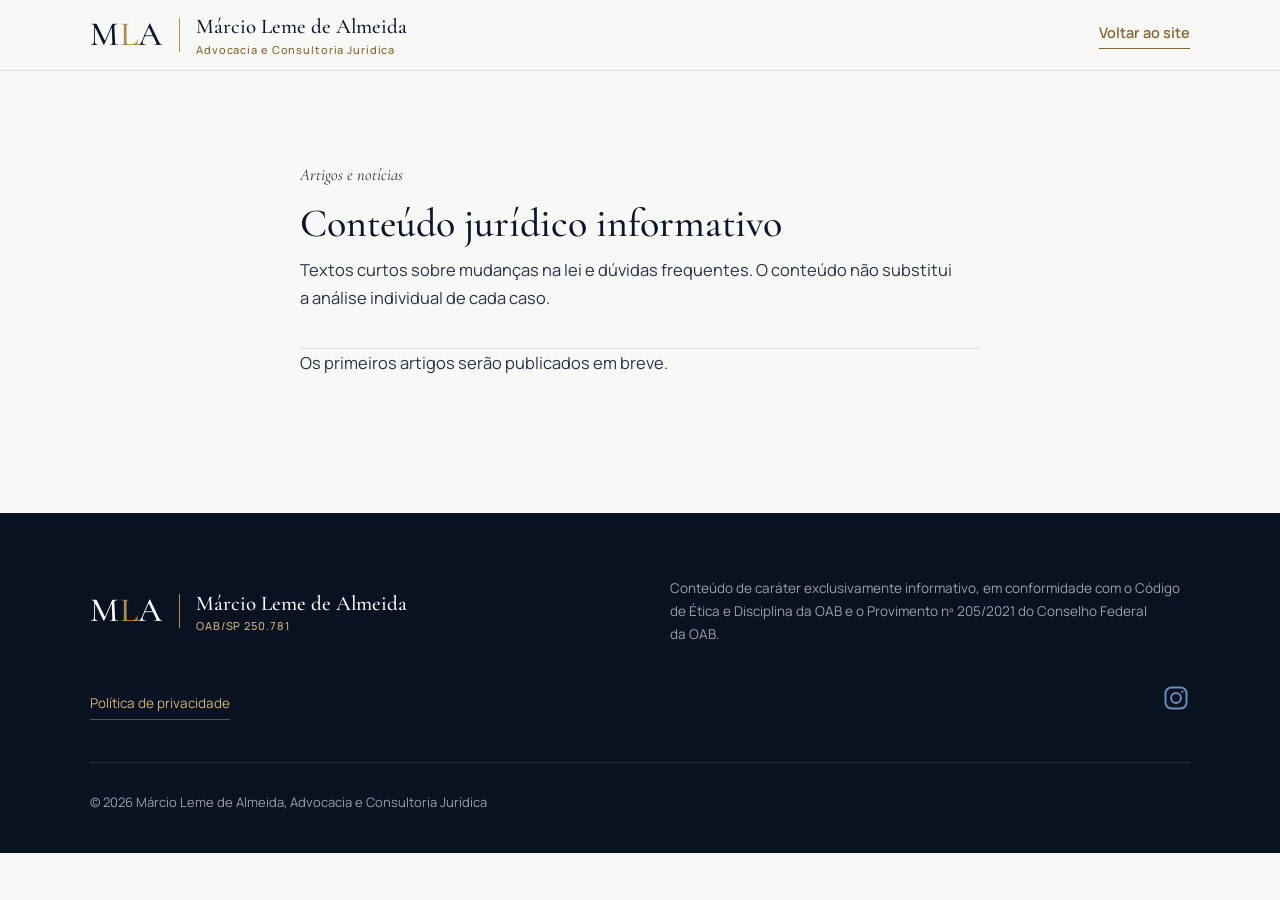
==== artigos/index.html @ d78919c6 "Add the articles section structure and an article template Add artigos/index.html (list page, not li" ====
<!doctype html>
<html lang="pt-BR">
<head>
  <meta charset="utf-8">
  <meta name="viewport" content="width=device-width, initial-scale=1">
  <title>Artigos e notícias | Márcio Leme de Almeida</title>
  <meta name="description" content="Artigos e notícias jurídicas, com conteúdo informativo sobre Direito empresarial, trabalhista, tributário, de família e imobiliário.">
  <meta name="theme-color" content="#0b1628">
  <link rel="canonical" href="https://marciolemeadv.com.br/artigos/">
  <link rel="icon" href="../assets/favicon.svg" type="image/svg+xml">
  <link rel="preload" href="../assets/fonts/cormorant-garamond.woff" as="font" type="font/woff" crossorigin>
  <link rel="preload" href="../assets/fonts/manrope.woff" as="font" type="font/woff" crossorigin>
  <link rel="stylesheet" href="../styles.css">
</head>
<body class="page-simple">

<header class="header is-scrolled">
  <div class="wrap header__inner">
    <a href="../" class="brand" aria-label="Márcio Leme de Almeida, voltar ao início">
      <span class="brand__mono">M<em>L</em>A</span>
      <span class="brand__rule" aria-hidden="true"></span>
      <span class="brand__text">
        <span class="brand__name">Márcio Leme de Almeida</span>
        <span class="brand__sub">Advocacia e Consultoria Jurídica</span>
      </span>
    </a>
    <a class="textlink" href="../">Voltar ao site</a>
  </div>
</header>

<main class="section legal">
  <div class="wrap legal__wrap">
    <p class="sect">Artigos e notícias</p>
    <h1 class="title">Conteúdo jurídico informativo</h1>
    <p class="legal__date">Textos curtos sobre mudanças na lei e dúvidas frequentes. O conteúdo não substitui a análise individual de cada caso.</p>

    <!-- LISTA: copiar um <article class="post-card"> para cada artigo novo (o mais recente primeiro) -->
    <div class="post-list">
      <p class="post-empty">Os primeiros artigos serão publicados em breve.</p>
    </div>
  </div>
</main>

<footer class="footer">
  <div class="wrap footer__inner">
    <div class="brand brand--light">
      <span class="brand__mono">M<em>L</em>A</span>
      <span class="brand__rule" aria-hidden="true"></span>
      <span class="brand__text">
        <span class="brand__name">Márcio Leme de Almeida</span>
        <span class="brand__sub">OAB/SP 250.781</span>
      </span>
    </div>
    <p class="footer__note">
      Conteúdo de caráter exclusivamente informativo, em conformidade com o Código de Ética e Disciplina da OAB
      e o Provimento nº 205/2021 do Conselho Federal da OAB.
    </p>
    <p class="footer__links"><a href="../privacidade.html">Política de privacidade</a></p>
    <a class="footer__social" href="https://www.instagram.com/marcioleme.adv/" target="_blank" rel="noopener" aria-label="Instagram de Márcio Leme de Almeida (abre em nova aba)">
      <svg viewBox="0 0 24 24" aria-hidden="true"><rect x="3" y="3" width="18" height="18" rx="5"/><circle cx="12" cy="12" r="4.2"/><circle cx="17.4" cy="6.6" r="1" class="dot"/></svg>
    </a>
    <p class="footer__copy">© 2026 Márcio Leme de Almeida, Advocacia e Consultoria Jurídica</p>
  </div>
</footer>

</body>
</html>
---- styles.css ----
/* ==========================================================
   Márcio Leme de Almeida — Advocacia e Consultoria Jurídica
   Paleta do logotipo: azul-marinho + dourado
   ========================================================== */
/* Fontes hospedadas no próprio site (licença SIL OFL, ver assets/fonts). Nada é carregado do Google. */
@font-face { font-family: "Cormorant Garamond"; src: url("assets/fonts/cormorant-garamond.woff") format("woff"); font-weight: 400 600; font-style: normal; font-display: swap; }
@font-face { font-family: "Cormorant Garamond"; src: url("assets/fonts/cormorant-garamond-italic.woff") format("woff"); font-weight: 400 600; font-style: italic; font-display: swap; }
@font-face { font-family: "Manrope"; src: url("assets/fonts/manrope.woff") format("woff"); font-weight: 400 600; font-style: normal; font-display: swap; }

:root {
  /* cor */
  --navy-900: #081221;
  --navy-800: #0b1628;
  --navy-700: #12213a;
  --gold: #b08d4f;          /* linhas, fundos, botões */
  --gold-ink: #85662f;      /* texto dourado sobre fundo claro */
  --gold-light: #cfb07a;    /* texto dourado sobre fundo escuro */
  --white: #f8f8f6;         /* fundo claro neutro (papel timbrado) */
  --tint: #edeff2;          /* fundo alternado, levemente frio */
  --ink: #16202f;
  --muted: #4f596a;
  --line: #d9dce2;
  --line-dark: rgba(255, 255, 255, .13);

  /* tipo */
  --serif: "Cormorant Garamond", "Times New Roman", serif;
  --sans: "Manrope", system-ui, -apple-system, "Segoe UI", sans-serif;

  /* layout */
  --wrap: 1180px;
  --gutter: clamp(20px, 4vw, 40px);

  /* movimento: só estas curvas e durações */
  --ease-out: cubic-bezier(.16, 1, .3, 1);
  --ease-io: cubic-bezier(.65, 0, .35, 1);
  --t-fast: .25s;
  --t-ui: .45s;
  --t-reveal: .9s;
  --t-menu: .5s;
  --drawer: min(320px, 84vw);
}

*, *::before, *::after { box-sizing: border-box; }
html { scroll-behavior: smooth; scroll-padding-top: 76px; -webkit-text-size-adjust: 100%; }
body {
  margin: 0;
  font-family: var(--sans);
  font-size: 16px;
  line-height: 1.7;
  color: var(--ink);
  background: var(--white);
  -webkit-font-smoothing: antialiased;
  overflow-x: hidden;
}
img, svg { display: block; max-width: 100%; }
a { color: inherit; text-decoration: none; }
h1, h2, h3, h4 { font-family: var(--serif); font-weight: 500; line-height: 1.12; margin: 0; text-wrap: balance; }
p { margin: 0 0 1em; text-wrap: pretty; }
address { font-style: normal; }
button { font: inherit; }
a, button { -webkit-tap-highlight-color: transparent; touch-action: manipulation; }
.btn:active { filter: brightness(.9); }
.tab:active, .vtab__btn:active, .textlink:active { opacity: .7; }
::selection { background: var(--gold); color: var(--navy-900); }

.wrap { width: 100%; max-width: var(--wrap); margin: 0 auto; padding: 0 var(--gutter); }

.skip { position: absolute; left: -999px; top: 8px; background: var(--gold); color: var(--navy-900); padding: 8px 14px; z-index: 100; }
.skip:focus { left: 8px; }
:focus-visible { outline: 2px solid var(--gold); outline-offset: 3px; }

/* ---------- marcadores de seção (§) ---------- */
.sect {
  font-family: var(--serif);
  font-style: italic;
  font-size: 21px;
  line-height: 1.2;
  color: var(--gold-ink);
  margin: 0 0 14px;
}
.sect__n { font-style: normal; font-variant-numeric: lining-nums; margin-right: .35em; }
.sect--dark { color: var(--gold-light); }

.title { font-size: clamp(28px, 3.3vw, 40px); color: var(--navy-800); line-height: 1.15; }
.subhead { font-family: var(--sans); font-size: 15px; font-weight: 600; color: var(--muted); margin: 0 0 22px; }

/* ---------- botões e links ---------- */
.btn {
  display: inline-flex; align-items: center; justify-content: center;
  padding: 15px 28px;
  font-size: 13.5px; font-weight: 600; letter-spacing: .04em;
  border: 1px solid transparent;
  position: relative; overflow: hidden; isolation: isolate;
  cursor: pointer;
  transition: color var(--t-fast) var(--ease-out), border-color var(--t-fast) var(--ease-out);
}
.btn::after {
  content: ""; position: absolute; inset: 0; z-index: -1;
  transform: scaleX(0); transform-origin: right;
  transition: transform var(--t-ui) var(--ease-io);
}
@media (hover: hover) { .btn:hover::after { transform: scaleX(1); transform-origin: left; } }
.btn--gold { background: var(--gold); color: var(--navy-900); }
.btn--gold::after { background: var(--white); }
.btn--outline { border-color: var(--gold); color: var(--navy-800); background: transparent; }
.btn--outline::after { background: var(--gold); }
.btn--sm { padding: 11px 18px; font-size: 12.5px; }

.textlink {
  display: inline-block; font-size: 14.5px; font-weight: 600; color: var(--gold-ink);
  padding-top: 16px; margin-top: -16px;
  background: linear-gradient(currentColor, currentColor) 0 100% / 100% 1px no-repeat;
  padding-bottom: 3px;
  transition: background-size var(--t-ui) var(--ease-io);
}
@media (hover: hover) { .textlink:hover { background-size: 0 1px; background-position: 100% 100%; } }
.textlink--light { color: var(--gold-light); }

/* ---------- marca ---------- */
.brand { display: flex; align-items: center; gap: 16px; color: var(--navy-800); min-height: 44px; }
.brand__mono { font-family: var(--serif); font-size: 34px; font-weight: 500; letter-spacing: .02em; line-height: 1; }
.brand__mono em { font-style: normal; color: var(--gold); }
.brand__rule { width: 1px; height: 34px; background: var(--gold); }
.brand__text { display: flex; flex-direction: column; line-height: 1.2; }
.brand__name { font-family: var(--serif); font-size: 21px; font-weight: 500; white-space: nowrap; }
.brand__sub { font-size: 11px; letter-spacing: .08em; color: var(--gold-light); font-weight: 500; margin-top: 3px; white-space: nowrap; }
.brand--light { color: #fff; }

/* ---------- cabeçalho ---------- */
.header {
  position: fixed; inset: 0 0 auto; z-index: 50;
  color: #fff;
  transition: background var(--t-ui) var(--ease-out), box-shadow var(--t-ui) var(--ease-out);
}
.header .brand { color: #fff; }
.header__inner { display: flex; align-items: center; justify-content: space-between; gap: 24px; padding-top: 22px; padding-bottom: 22px; transition: padding var(--t-ui) var(--ease-out); }
.header.is-scrolled { background: rgba(248, 248, 246, .95); backdrop-filter: blur(10px); -webkit-backdrop-filter: blur(10px); box-shadow: 0 1px 0 var(--line); }
.header.is-scrolled .header__inner { padding-top: 13px; padding-bottom: 13px; }
.header.is-scrolled .brand, .header.is-scrolled .nav a:not(.btn) { color: var(--navy-800); }
.header.is-scrolled .brand__sub { color: var(--gold-ink); }
.header.is-scrolled .burger span { background: var(--navy-800); }

.nav { display: flex; align-items: center; gap: 28px; }
.nav a:not(.btn) {
  font-size: 14px; font-weight: 500; color: rgba(255,255,255,.88); white-space: nowrap;
  position: relative; padding: 6px 0; transition: color var(--t-fast) var(--ease-out);
}
.nav a:not(.btn)::after {
  content: ""; position: absolute; left: 0; right: 0; bottom: 0; height: 1px; background: var(--gold);
  transform: scaleX(0); transform-origin: right; transition: transform var(--t-ui) var(--ease-io);
}
.nav a.is-active::after { transform: scaleX(1); transform-origin: left; }
@media (hover: hover) { .nav a:not(.btn):hover::after { transform: scaleX(1); transform-origin: left; } }
.nav__cta { margin-left: 6px; white-space: nowrap; }
.header.is-scrolled .nav__cta::after { background: var(--navy-800); }
@media (hover: hover) { .header.is-scrolled .nav__cta:hover { color: #fff; } }

.burger { display: none; width: 44px; height: 44px; background: none; border: 0; cursor: pointer; padding: 10px; }
.burger span { display: block; height: 1.5px; background: #fff; margin: 6px 0; transition: transform var(--t-ui) var(--ease-out), opacity var(--t-fast); }
.burger[aria-expanded="true"] span:nth-child(1) { transform: translateY(7.5px) rotate(45deg); }
.burger[aria-expanded="true"] span:nth-child(2) { opacity: 0; }
.burger[aria-expanded="true"] span:nth-child(3) { transform: translateY(-7.5px) rotate(-45deg); }

/* ---------- topo ---------- */
.hero {
  position: relative;
  min-height: 100svh;
  display: flex; flex-direction: column; justify-content: center;
  background:
    radial-gradient(1000px 620px at 82% 18%, rgba(176,141,79,.13), transparent 62%),
    var(--navy-800);
  color: #fff;
  padding: 150px 0 56px;
  overflow: hidden;
}

/* monograma que se desenha: o único momento de animação marcante */
.hero__seal {
  position: absolute; right: -2vw; top: 64%;
  width: min(54vw, 780px); height: auto;
  transform: translateY(-50%);
  pointer-events: none;
  will-change: transform;
}
.hero__seal text {
  font-family: var(--serif); font-size: 330px; font-weight: 400; letter-spacing: -6px;
  fill: transparent; stroke-width: 1.1;
  stroke-dasharray: 1600; stroke-dashoffset: 1600;
}
.seal__m, .seal__a { stroke: rgba(207,176,122,.32); }
.seal__l { stroke: rgba(207,176,122,.6); }
.is-drawn .hero__seal text { animation: sign 3.4s var(--ease-io) .3s forwards; }

.hero__inner { position: relative; }
.hero__title { font-size: clamp(38px, 5.4vw, 74px); font-weight: 400; margin-bottom: 30px; line-height: 1.06; }
.hero__title .line { display: block; overflow: hidden; padding-bottom: .08em; }
.hero__title .line > span { display: block; transform: translateY(105%); }
.is-drawn .hero__title .line > span { animation: rise 1.1s var(--ease-out) forwards; }
.is-drawn .hero__title .line:nth-child(2) > span { animation-delay: .12s; }
.is-drawn .hero__title .line:nth-child(3) > span { animation-delay: .24s; }
.hero__lead { font-size: clamp(16px, 1.4vw, 18.5px); color: rgba(255,255,255,.76); max-width: 540px; margin-bottom: 38px; }
.hero__mission { display: block; margin-bottom: .8em; font-family: var(--serif); font-size: clamp(21px, 1.9vw, 26px); line-height: 1.3; color: #fff; }
.hero__actions { display: flex; flex-wrap: wrap; align-items: center; gap: 30px; }
.hero__lead, .hero__actions, .hero__facts { opacity: 0; }
.is-drawn .hero__lead { animation: fade var(--t-reveal) var(--ease-out) .55s forwards; }
.is-drawn .hero__actions { animation: fade var(--t-reveal) var(--ease-out) .7s forwards; }
.is-drawn .hero__facts { animation: fade var(--t-reveal) var(--ease-out) 1s forwards; }
.hero .btn--gold::after { background: var(--white); }

.hero__facts {
  position: relative;
  display: grid; grid-template-columns: repeat(3, auto); justify-content: start; gap: 0;
  margin: clamp(56px, 9vh, 96px) 0 0;
  padding-top: 24px;
}
.hero__facts::before { content: ""; position: absolute; left: 0; right: 0; top: 0; height: 1px; background: var(--line-dark); }
.hero__facts div { padding: 0 40px 0 0; margin-right: 40px; border-right: 1px solid var(--line-dark); }
.hero__facts div:last-child { border-right: 0; margin-right: 0; }
.hero__facts dt { font-size: 12.5px; color: rgba(255,255,255,.58); margin-bottom: 2px; }
.hero__facts dd { margin: 0; font-family: var(--serif); font-size: 23px; color: var(--gold-light); font-variant-numeric: lining-nums tabular-nums; }

.scroll-line { position: absolute; left: 50%; bottom: 0; width: 1px; height: 48px; overflow: hidden; }
.scroll-line span { position: absolute; inset: 0; background: var(--gold); transform-origin: top; animation: drop 2.4s var(--ease-io) infinite; }

/* ---------- seções ---------- */
.section { padding: clamp(84px, 11vw, 136px) 0; position: relative; }
.section--tint { background: var(--tint); }
.section--dark { background: var(--navy-800); color: rgba(255,255,255,.8); }
.section--dark .title { color: #fff; }
.section--dark::before {
  content: ""; position: absolute; left: 0; right: 0; top: 0; height: 1px;
  background: linear-gradient(90deg, transparent, rgba(176,141,79,.5), transparent);
}
.section__head { max-width: 720px; margin-bottom: clamp(44px, 6vw, 68px); }
.section__lead { color: var(--muted); margin-top: 16px; }

.split { display: grid; grid-template-columns: 5fr 6fr; gap: clamp(40px, 7vw, 110px); align-items: start; }
.split__head { position: sticky; top: 110px; }
/* ---------- abas (componente único do site) ---------- */
.tabs__list { display: flex; flex-wrap: wrap; gap: 0 34px; border-bottom: 1px solid var(--line); margin-bottom: clamp(32px, 4vw, 44px); }
.tab {
  background: none; border: 0; cursor: pointer;
  padding: 6px 0 14px; min-height: 48px; position: relative; white-space: nowrap;
  font-family: var(--serif); font-size: clamp(22px, 2vw, 27px); line-height: 1.2; color: var(--muted);
  transition: color var(--t-fast) var(--ease-out);
}
.tab::after {
  content: ""; position: absolute; left: 0; right: 0; bottom: -1px; height: 2px; background: var(--gold);
  transform: scaleX(0); transform-origin: left; transition: transform var(--t-ui) var(--ease-out);
}
.tab[aria-selected="true"] { color: var(--navy-800); }
@media (hover: hover) { .tab:hover { color: var(--navy-800); } }
.tab[aria-selected="true"]::after { transform: scaleX(1); }
.tabs--dark .tabs__list { border-color: var(--line-dark); }
.tabs--dark .tab { color: rgba(255,255,255,.6); }
.tabs--dark .tab[aria-selected="true"] { color: #fff; }
@media (hover: hover) { .tabs--dark .tab:hover { color: #fff; } }
.tabs__panel, .vtab__panel { animation: panelIn var(--t-ui) var(--ease-out); }
.tabs--dark .tabs__panel { animation-duration: .9s; }
[hidden] { display: none !important; }

/* ---------- § 1 escritório ---------- */
.about { display: grid; grid-template-columns: 7fr 5fr; gap: clamp(40px, 7vw, 100px); align-items: start; }
.prose p { font-size: 18px; color: #2a3445; max-width: 62ch; }
.pillars { border-bottom: 1px solid var(--line); }
.pillar { padding: 22px 0 22px 0; border-top: 1px solid var(--line); position: relative; transition: padding var(--t-ui) var(--ease-out); }
.pillar::before, .diffs li::after {
  content: ""; position: absolute; left: 0; top: -1px; bottom: 0; width: 2px; background: var(--gold);
  transform: scaleY(0); transform-origin: top; transition: transform var(--t-ui) var(--ease-out);
}
.pillar h3, .diffs li { transition: color var(--t-fast) var(--ease-out), padding var(--t-ui) var(--ease-out); }
.pillar.is-active, .diffs li.is-active { padding-left: 18px; }
.pillar.is-active::before, .diffs li.is-active::after { transform: scaleY(1); }
.pillar.is-active h3, .diffs li.is-active { color: var(--gold-ink); }
.diffs li.is-active { padding-left: 44px; }
.diffs li.is-active::before { left: 20px; background: var(--gold); }
@media (hover: hover) {
  .pillar:hover { padding-left: 18px; }
  .pillar:hover::before, .diffs li:hover::after { transform: scaleY(1); }
  .pillar:hover h3, .diffs li:hover { color: var(--gold-ink); }
  .diffs li:hover { padding-left: 44px; }
  .diffs li:hover::before { left: 20px; background: var(--gold); }
}
.pillar h3 { font-size: clamp(23px, 2vw, 27px); color: var(--navy-800); margin: 0 0 6px; }
.pillar p { color: var(--muted); font-size: 15.5px; margin: 0; }

.diffs {
  list-style: none; margin: 0; padding: 0;
  display: grid; grid-template-columns: repeat(3, 1fr); column-gap: 56px;
}
.diffs li {
  position: relative;
  padding: 22px 0 22px 26px;
  border-top: 1px solid var(--line);
  font-family: var(--serif); font-size: 21px; line-height: 1.3; color: var(--navy-800);
}
.diffs li::before {
  content: ""; position: absolute; left: 2px; top: 31px; width: 7px; height: 7px;
  border: 1px solid var(--gold); transform: rotate(45deg);
  transition: left var(--t-ui) var(--ease-out), background var(--t-ui) var(--ease-out);
}

/* ---------- § 2 áreas: abas verticais (acordeão no celular) ---------- */
.vtabs {
  display: grid; grid-template-columns: minmax(280px, 360px) 1fr;
  column-gap: clamp(40px, 6vw, 88px); align-items: start;
}
.vtab { display: contents; }
.vtabs__group { grid-column: 1; font-size: 14px; font-weight: 600; color: var(--muted); margin: 0 0 10px; }
.vtabs__group ~ .vtabs__group { margin-top: 34px; }
.vtab__btn {
  grid-column: 1; width: 100%;
  background: none; border: 0; border-top: 1px solid var(--line); cursor: pointer; text-align: left;
  padding: 14px 28px 14px 18px; position: relative;
  font-family: var(--serif); font-size: 21px; line-height: 1.25; color: var(--navy-800);
  transition: color var(--t-fast) var(--ease-out);
}
.vtab__btn::before {
  content: ""; position: absolute; left: 0; top: -1px; bottom: 0; width: 2px; background: var(--gold);
  transform: scaleY(0); transform-origin: top; transition: transform var(--t-ui) var(--ease-out);
}
.vtab__btn[aria-expanded="true"] { color: var(--gold-ink); }
@media (hover: hover) { .vtab__btn:hover { color: var(--gold-ink); } }
.vtab__btn[aria-expanded="true"]::before { transform: scaleY(1); }
.vtab:nth-child(4) .vtab__btn, .vtab:last-child .vtab__btn { border-bottom: 1px solid var(--line); }
.vtab__panel {
  grid-column: 2; grid-row: 1 / span 20; align-self: start;
  background: var(--white); border-top: 2px solid var(--gold);
  padding: clamp(30px, 3.4vw, 44px);
}
.vtab__tag { font-size: 13.5px; font-weight: 600; color: var(--gold-ink); margin: 0 0 8px; }
.vtab__panel h3 { font-size: clamp(28px, 2.6vw, 36px); color: var(--navy-800); margin: 0 0 20px; }
.vtab__panel p { color: var(--muted); font-size: 16.5px; max-width: 62ch; }
.vtab__panel p:last-child { margin-bottom: 0; }
.vtab__cta { margin-top: 28px; }

/* ---------- próximo passo (funil: cada seção leva à seguinte) ---------- */
.next {
  display: flex; flex-wrap: wrap; align-items: center; gap: 18px 32px;
  margin-top: clamp(44px, 5vw, 64px); padding-top: 32px; border-top: 1px solid var(--line);
}
.next__text { margin: 0; font-family: var(--serif); font-size: clamp(20px, 1.8vw, 24px); line-height: 1.3; color: var(--navy-800); max-width: 46ch; }
.next--dark { border-color: var(--line-dark); }
.contact__soft { margin: 28px 0 0; font-size: 15px; color: var(--muted); max-width: 60ch; }
.contact__soft a { color: var(--gold-ink); font-weight: 600; text-decoration: underline; text-underline-offset: 3px; }

/* ---------- § 3 trajetória ---------- */
.portrait {
  margin: 0 0 40px; width: 100%; max-width: 320px; aspect-ratio: 4 / 5;
  background: var(--navy-700);
  outline: 1px solid rgba(176,141,79,.55); outline-offset: 12px;
  display: grid; place-items: center; overflow: hidden;
  clip-path: inset(100% 0 0 0);
  transition: clip-path 2s var(--ease-out);
}
.portrait.is-in { clip-path: inset(0); }
.portrait picture { display: block; width: 100%; height: 100%; }
.portrait img { width: 100%; height: 100%; object-fit: cover; object-position: center top; }
.portrait.is-in .portrait__ph { animation: fade 1.6s var(--ease-out) 1s both; }
.portrait__ph { font-family: var(--serif); font-size: 92px; letter-spacing: -.02em; color: transparent; -webkit-text-stroke: 1px rgba(207,176,122,.45); }
.portrait__ph em { font-style: normal; -webkit-text-stroke-color: var(--gold-light); }
.profile { font-size: 17.5px; color: rgba(255,255,255,.78); max-width: 56ch; }

.timeline { list-style: none; margin: 0; padding: 4px 0 0; position: relative; }
/* trilho (2 px) e linha dourada (3 px), que desce em velocidade constante */
.timeline::before, .timeline::after { content: ""; position: absolute; top: 16px; bottom: 8px; }
.timeline::before { left: 0; width: 2px; background: var(--line-dark); }
.timeline::after {
  left: -.5px; width: 3px; background: var(--gold);
  box-shadow: 0 0 10px rgba(207,176,122,.45);
  transform: scaleY(0); transform-origin: top;
}
.timeline.is-drawn::after { transform: scaleY(1); transition: transform var(--tl-dur, 3.2s) linear .3s; }
.tl { position: relative; display: grid; grid-template-columns: 130px 1fr; gap: 20px; padding: 0 0 40px 34px; }
.tl:last-child { padding-bottom: 0; }
/* ponto do ano: acende quando a linha chega até ele (--at é calculado no script) */
.tl::before {
  content: ""; position: absolute; left: -5px; top: 10px; width: 12px; height: 12px; border-radius: 50%;
  background: var(--navy-800); border: 2px solid var(--gold); z-index: 1;
}
.tl > * { opacity: .3; transition: opacity .7s var(--ease-out); }
.timeline.is-drawn .tl > * { opacity: 1; transition-delay: var(--at, 0s); }
.timeline.is-drawn .tl::before {
  background: var(--gold-light);
  animation: dotOn .9s var(--ease-out) var(--at, 0s) both;
}
@keyframes dotOn {
  0%   { background: var(--navy-800); transform: scale(1);   box-shadow: 0 0 0 0 rgba(207,176,122,.6); }
  40%  { background: var(--gold-light); transform: scale(1.6); box-shadow: 0 0 0 8px rgba(207,176,122,.25); }
  100% { background: var(--gold-light); transform: scale(1);   box-shadow: 0 0 0 5px rgba(207,176,122,.14); }
}
.tl__year { font-family: var(--serif); font-size: 34px; color: var(--gold-light); line-height: 1; font-variant-numeric: lining-nums; }
.tl__year small { font-size: 20px; color: rgba(207,176,122,.75); }
.tl h3 { font-size: 23px; color: #fff; margin: 2px 0 6px; }
.tl p { font-size: 15px; color: rgba(255,255,255,.66); margin: 0; }

/* ---------- § 4 contato ---------- */
.contact__direct {
  background: var(--navy-800); color: #fff;
  padding: clamp(30px, 3.6vw, 48px);
  display: grid; grid-template-columns: auto auto 1fr; align-items: end; gap: 28px 64px;
}
.contact__line { display: flex; flex-direction: column; gap: 4px; }
.contact__k { font-size: 13px; color: var(--gold-light); font-weight: 500; }
.contact__v { font-family: var(--serif); font-size: 34px; line-height: 1.15; transition: color var(--t-fast) var(--ease-out); overflow-wrap: anywhere; font-variant-numeric: lining-nums; }
.contact__v--sm { font-size: 24px; }
@media (hover: hover) { .contact__line:hover .contact__v { color: var(--gold-light); } }
.contact__direct .btn { justify-self: end; }

.office { display: grid; grid-template-columns: 4fr 7fr; background: var(--white); border: 1px solid var(--line); }
.office__info { padding: clamp(28px, 3vw, 40px); display: flex; flex-direction: column; justify-content: space-between; gap: 24px; }
.office__addr { font-family: var(--serif); font-size: 25px; line-height: 1.35; color: var(--navy-800); }
.office .textlink { align-self: flex-start; }

.map { position: relative; margin: 0; min-height: 340px; background: var(--navy-800); overflow: hidden; }
.map img { position: absolute; inset: 0; width: 100%; height: 100%; object-fit: cover; transition: transform 1.2s var(--ease-out); }
@media (hover: hover) { .map:hover img { transform: scale(1.03); } }
.map__bar {
  position: absolute; left: 0; right: 0; bottom: 0;
  display: flex; align-items: center; justify-content: space-between; gap: 16px;
  padding: 16px 20px;
  background: linear-gradient(transparent, rgba(8,18,33,.85));
}
.map__note { font-size: 12.5px; color: rgba(255,255,255,.62); }
.map .btn--gold::after { background: var(--white); }

/* ---------- página de privacidade ---------- */
.page-simple .header { position: sticky; top: 0; }
.page-simple .header .textlink { color: var(--gold-ink); white-space: nowrap; }
.legal { padding-top: clamp(56px, 8vw, 96px); }
.legal__wrap { max-width: 760px; }
.legal__date { color: var(--muted); font-size: 14.5px; margin: 10px 0 36px; }
.legal h2 { font-size: clamp(23px, 2.2vw, 28px); color: var(--navy-800); margin: 36px 0 10px; }
.legal p { font-size: 16.5px; color: #2a3445; max-width: 66ch; }
.legal a:not(.textlink):not(.btn) { color: var(--gold-ink); border-bottom: 1px solid currentColor; }

/* ---------- artigos ---------- */
.post-list { display: grid; gap: 0; border-top: 1px solid var(--line); }
.post-card { padding: 26px 0; border-bottom: 1px solid var(--line); }
.post-card h2 { margin: 6px 0 8px; }
.post-card h2 a { border: 0 !important; color: var(--navy-800) !important; }
.post-card__meta, .post-empty { font-size: 14px; color: var(--muted); margin: 0; }
.post__lead { font-size: 18.5px !important; color: var(--ink) !important; }
.post__cta { display: flex; flex-wrap: wrap; align-items: center; gap: 18px 28px; margin: 48px 0 28px; padding: 30px 0; border-top: 1px solid var(--line); border-bottom: 1px solid var(--line); }
.post__note { font-size: 13.5px !important; color: var(--muted) !important; }
.footer__links { margin: 0; font-size: 13.5px; }
.footer__links a { color: var(--gold-light); border-bottom: 1px solid rgba(207,176,122,.4); display: inline-block; padding: 16px 0 4px; }

/* ---------- rodapé ---------- */
.footer { background: var(--navy-900); color: rgba(255,255,255,.6); padding: 64px 0 40px; }
.footer__inner { display: grid; grid-template-columns: 1fr 1fr; gap: 28px 60px; align-items: center; }
.footer__note { font-size: 13.5px; margin: 0; }
.footer__social {
  justify-self: end;
  display: grid; place-items: center; width: 48px; height: 48px; margin-right: -10px;
  color: #6f8cbb; /* azul mais claro que o fundo (contraste 5:1) */
  transition: color var(--t-fast) var(--ease-out), transform var(--t-ui) var(--ease-out);
}
.footer__social svg { width: 28px; height: 28px; fill: none; stroke: currentColor; stroke-width: 1.7; }
.footer__social svg .dot { fill: currentColor; stroke: none; }
.footer__social:active { color: #9db3d6; }
@media (hover: hover) { .footer__social:hover { color: #9db3d6; transform: translateY(-2px); } }
.footer__copy { grid-column: 1 / -1; font-size: 13px; border-top: 1px solid var(--line-dark); padding-top: 28px; margin: 12px 0 0; }

.wa-float {
  position: fixed; right: 22px; bottom: 22px; z-index: 40;
  width: 54px; height: 54px; border-radius: 50%;
  background: var(--gold); color: var(--navy-900); display: grid; place-items: center;
  box-shadow: 0 10px 26px -12px rgba(8,18,33,.6);
  opacity: 0; transform: translateY(8px);
  animation: fadeUp .6s var(--ease-out) 1.6s forwards;
  transition: background var(--t-fast) var(--ease-out), color var(--t-fast) var(--ease-out);
}
@media (hover: hover) { .wa-float:hover { background: var(--navy-800); color: var(--gold-light); } }
.wa-float svg { width: 25px; height: 25px; fill: currentColor; }

/* ---------- keyframes ---------- */
@keyframes rise { to { transform: none; } }
@keyframes fade { to { opacity: 1; } }
@keyframes fadeUp { to { opacity: 1; transform: none; } }
@keyframes sign { to { stroke-dashoffset: 0; } }
@keyframes panelIn { from { opacity: 0; transform: translateY(6px); } to { opacity: 1; transform: none; } }
@keyframes drop { 0% { transform: scaleY(0); transform-origin: top; } 50% { transform: scaleY(1); transform-origin: top; } 50.1% { transform-origin: bottom; } 100% { transform: scaleY(0); transform-origin: bottom; } }

/* ---------- responsivo ---------- */
@media (max-width: 1180px) {
  .header .brand__sub { display: none; }
}
@media (max-width: 1080px) {
  .nav { gap: 22px; }
  .diffs { grid-template-columns: repeat(2, 1fr); }
  .contact__direct { grid-template-columns: 1fr 1fr; }
  .contact__direct .btn { justify-self: start; grid-column: 1 / -1; }
  .office { grid-template-columns: 1fr; }
  .map { min-height: 0; aspect-ratio: 16 / 9; }
}
@media (max-width: 920px) {
  .burger { display: block; position: relative; z-index: 60; }
  body.menu-open .header { z-index: 70; }
  /* backdrop-filter prenderia a gaveta dentro do cabeçalho: no celular, fundo sólido */
  .header.is-scrolled { backdrop-filter: none; -webkit-backdrop-filter: none; background: var(--white); }
  .nav {
    position: fixed; top: 0; right: 0; bottom: 0; z-index: 55;
    width: var(--drawer);
    flex-direction: column; align-items: flex-start; justify-content: flex-start; gap: 6px;
    padding: 104px 32px 40px;
    background: var(--navy-800);
    border-left: 1px solid rgba(176,141,79,.35);
    transform: translateX(100%); visibility: hidden;
    transition: transform var(--t-menu) var(--ease-io), visibility 0s linear var(--t-menu);
  }
  .nav a { opacity: 0; transform: translateX(16px); transition: opacity var(--t-ui) var(--ease-out), transform var(--t-ui) var(--ease-out); }
  .nav a:not(.btn) { font-family: var(--serif); font-size: 26px; color: #fff !important; padding: 8px 0; }
  .nav a:not(.btn)::after { bottom: 4px; }
  .nav__cta { margin: 22px 0 0; }
  .header.is-scrolled .nav__cta::after { background: var(--white); }

  body.menu-open { overflow: hidden; }
  body.menu-open .nav { transform: none; visibility: visible; transition: transform var(--t-menu) var(--ease-io), visibility 0s; }
  body.menu-open .nav a { opacity: 1; transform: none; }
  body.menu-open .nav a:nth-child(1) { transition-delay: .18s; }
  body.menu-open .nav a:nth-child(2) { transition-delay: .23s; }
  body.menu-open .nav a:nth-child(3) { transition-delay: .28s; }
  body.menu-open .nav a:nth-child(4) { transition-delay: .33s; }
  body.menu-open .nav a:nth-child(5) { transition-delay: .38s; }
  /* o site é empurrado para a esquerda, sem ficar por baixo do menu */
  main, .footer, .wa-float, .header .brand, .scrim { transition: transform var(--t-menu) var(--ease-io); }
  body.menu-open main, body.menu-open .footer, body.menu-open .header .brand, body.menu-open .scrim { transform: translateX(calc(-1 * var(--drawer))); }
  body.menu-open .wa-float { transform: translateX(calc(-1 * var(--drawer))); opacity: 0; pointer-events: none; }
  .scrim { position: fixed; inset: 0; z-index: 45; background: rgba(8,18,33,.45); opacity: 0; visibility: hidden; transition: opacity var(--t-menu) var(--ease-io), visibility 0s linear var(--t-menu), transform var(--t-menu) var(--ease-io); }
  body.menu-open .scrim { opacity: 1; visibility: visible; transition: opacity var(--t-menu) var(--ease-io), visibility 0s, transform var(--t-menu) var(--ease-io); }
  body.menu-open .burger span { background: #fff !important; }
  .split { grid-template-columns: 1fr; }
  .split__head { position: static; }
  .about { grid-template-columns: 1fr; }
  .vtabs { display: block; }
  .vtab { display: block; }
  .vtab__btn { padding-right: 34px; }
  .vtab__btn::after {
    content: ""; position: absolute; right: 4px; top: 50%; width: 13px; height: 13px; margin-top: -6px;
    background: linear-gradient(var(--gold-ink), var(--gold-ink)) center / 13px 1px no-repeat,
                linear-gradient(var(--gold-ink), var(--gold-ink)) center / 1px 13px no-repeat;
    transition: background-size var(--t-ui) var(--ease-out);
  }
  .vtab__btn[aria-expanded="true"]::after { background-size: 13px 1px, 1px 0; }
  .vtab:nth-child(4) .vtab__btn { border-bottom: 0; }
  .vtab__panel { background: none; border: 0; padding: 4px 0 24px 18px; }
  .vtab__panel h3, .vtab__tag { display: none; }
  .vtab__panel p { font-size: 15.5px; }
  .hero__seal { width: 110vw; right: -30vw; top: 62%; }
}
@media (max-width: 640px) {
  .hero { min-height: auto; padding: 112px 0 48px; }
  /* botões maiores no celular: leitura e toque */
  .btn { font-size: 15px; padding: 15px 22px; text-align: center; }
  .btn--sm { font-size: 14px; }
  .vtab__cta, .next .btn { width: 100%; }
  .vtab__cta { padding-left: 12px; padding-right: 12px; letter-spacing: .01em; }
  .next { gap: 16px; }
  .brand { gap: 12px; }
  .brand__mono { font-size: 28px; }
  .brand__rule { height: 28px; }
  .brand__name { font-size: 17px; }
  .hero__actions { gap: 22px; }
  .hero__facts { grid-template-columns: 1fr 1fr; row-gap: 20px; margin-top: 52px; }
  .hero__facts div:nth-child(2) { border-right: 0; margin-right: 0; }
  .hero__facts div:nth-child(3) { grid-column: 1 / -1; }
  .hero__facts div { padding-right: 16px; margin-right: 16px; }
  .hero__facts dd { font-size: 18px; white-space: nowrap; }
  .wa-float { width: 48px; height: 48px; right: 14px; bottom: 14px; }
  .wa-float svg { width: 22px; height: 22px; }
  .scroll-line { display: none; }
  .tl { grid-template-columns: 1fr; gap: 4px; padding-bottom: 26px; }
  .tl__year { font-size: 26px; }
  .tl__year small { font-size: 16px; }
  .tl h3 { font-size: 19px; margin-bottom: 2px; }
  .tl p { font-size: 14px; line-height: 1.5; }
  .diffs { grid-template-columns: 1fr; }
  .diffs li { font-size: 20px; padding: 18px 0 18px 24px; }
  .diffs li::before { top: 27px; }
  .tabs__list { gap: 0 20px; flex-wrap: nowrap; overflow-x: auto; scrollbar-width: none; margin-right: calc(-1 * var(--gutter)); padding-right: var(--gutter); }
  .tabs__list::-webkit-scrollbar { display: none; }
  .tab { font-size: 20px; flex: 0 0 auto; }
  .tab::after { bottom: 0; }
  .contact__direct { grid-template-columns: 1fr; padding: 30px 24px; }
  .map { aspect-ratio: 4 / 3; }
  .office__addr { font-size: 22px; }
  .contact__v { font-size: 28px; }
  .contact__v--sm { font-size: 19px; }
  .footer__inner { grid-template-columns: 1fr; }
  .footer__social { justify-self: start; margin: -12px 0 0 -10px; }
  .footer__social svg { width: 30px; height: 30px; }
  .page-simple .header .brand__text, .page-simple .header .brand__rule { display: none; }
  .portrait { max-width: 220px; margin-left: 12px; margin-bottom: 32px; }
}

@media (prefers-reduced-motion: reduce) {
  *, *::before, *::after { animation-duration: .01ms !important; animation-delay: 0s !important; transition-duration: .01ms !important; }
  html { scroll-behavior: auto; }
  .hero__title .line > span { transform: none !important; }
  .hero__lead, .hero__actions, .hero__facts, .wa-float { opacity: 1 !important; transform: none !important; }
  .hero__seal text { stroke-dashoffset: 0 !important; }
  .portrait { clip-path: none !important; }
  .tl > * { opacity: 1 !important; }
  .timeline::after { transform: none !important; }
  .timeline.is-drawn .tl::before { animation: none !important; background: var(--gold-light); }
  .scroll-line { display: none; }
}
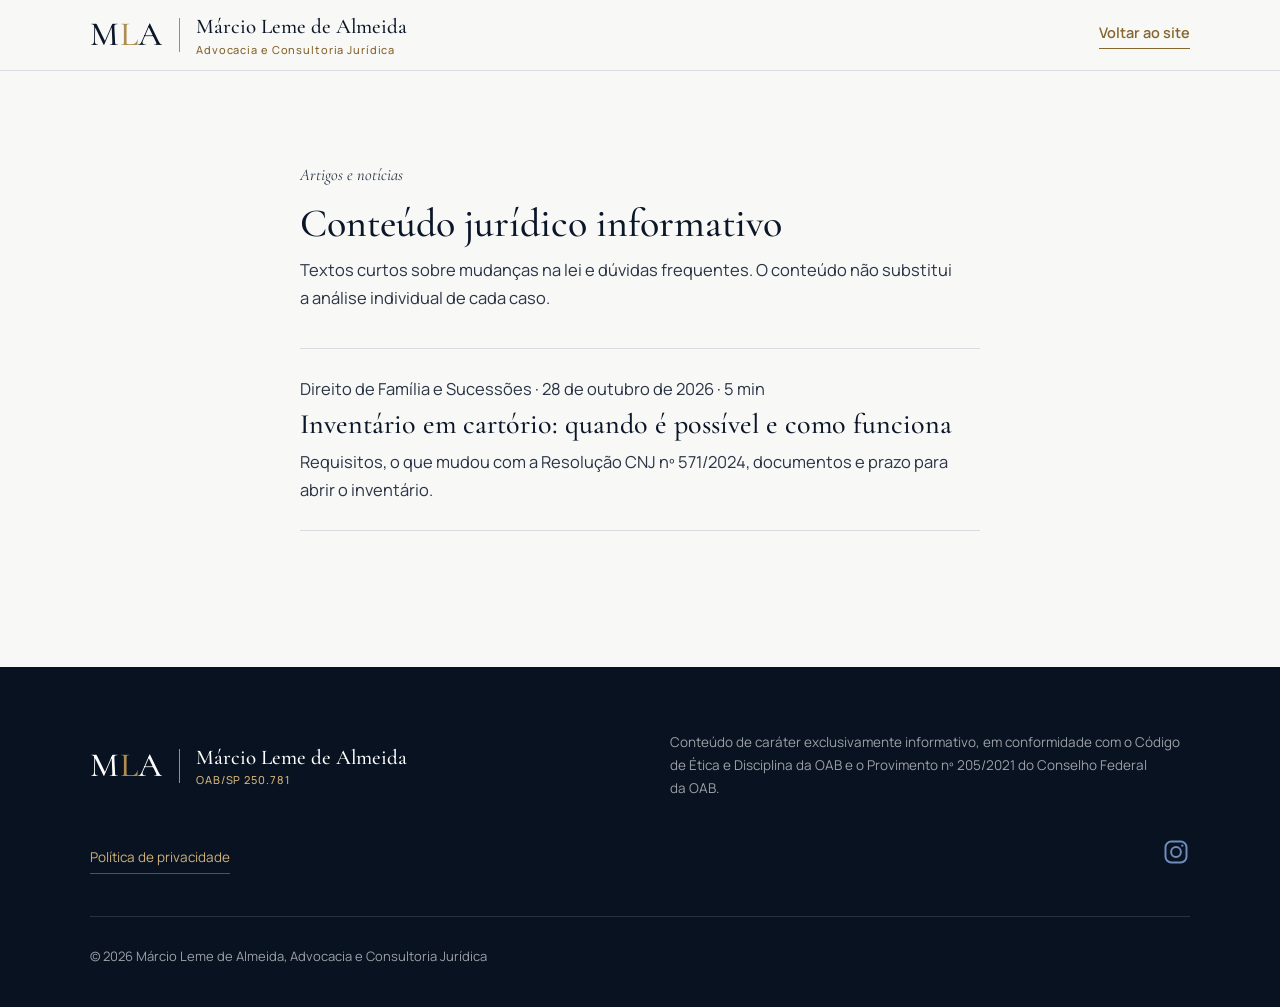
==== commit bb46a3cb: "Publish the first article and add Artigos to the menu Publish artigos/inventario-em-cartorio.html (a" ====
--- a/artigos/index.html
+++ b/artigos/index.html
@@ -36,7 +36,11 @@
 
     <!-- LISTA: copiar um <article class="post-card"> para cada artigo novo (o mais recente primeiro) -->
     <div class="post-list">
-      <p class="post-empty">Os primeiros artigos serão publicados em breve.</p>
+      <article class="post-card">
+        <p class="post-card__meta">Direito de Família e Sucessões · 28 de outubro de 2026 · 5 min</p>
+        <h2><a href="inventario-em-cartorio.html">Inventário em cartório: quando é possível e como funciona</a></h2>
+        <p class="post-card__meta">Requisitos, o que mudou com a Resolução CNJ nº 571/2024, documentos e prazo para abrir o inventário.</p>
+      </article>
     </div>
   </div>
 </main>
--- a/styles.css
+++ b/styles.css
@@ -523,6 +523,7 @@
   body.menu-open .nav a:nth-child(3) { transition-delay: .28s; }
   body.menu-open .nav a:nth-child(4) { transition-delay: .33s; }
   body.menu-open .nav a:nth-child(5) { transition-delay: .38s; }
+  body.menu-open .nav a:nth-child(6) { transition-delay: .43s; }
   /* o site é empurrado para a esquerda, sem ficar por baixo do menu */
   main, .footer, .wa-float, .header .brand, .scrim { transition: transform var(--t-menu) var(--ease-io); }
   body.menu-open main, body.menu-open .footer, body.menu-open .header .brand, body.menu-open .scrim { transform: translateX(calc(-1 * var(--drawer))); }
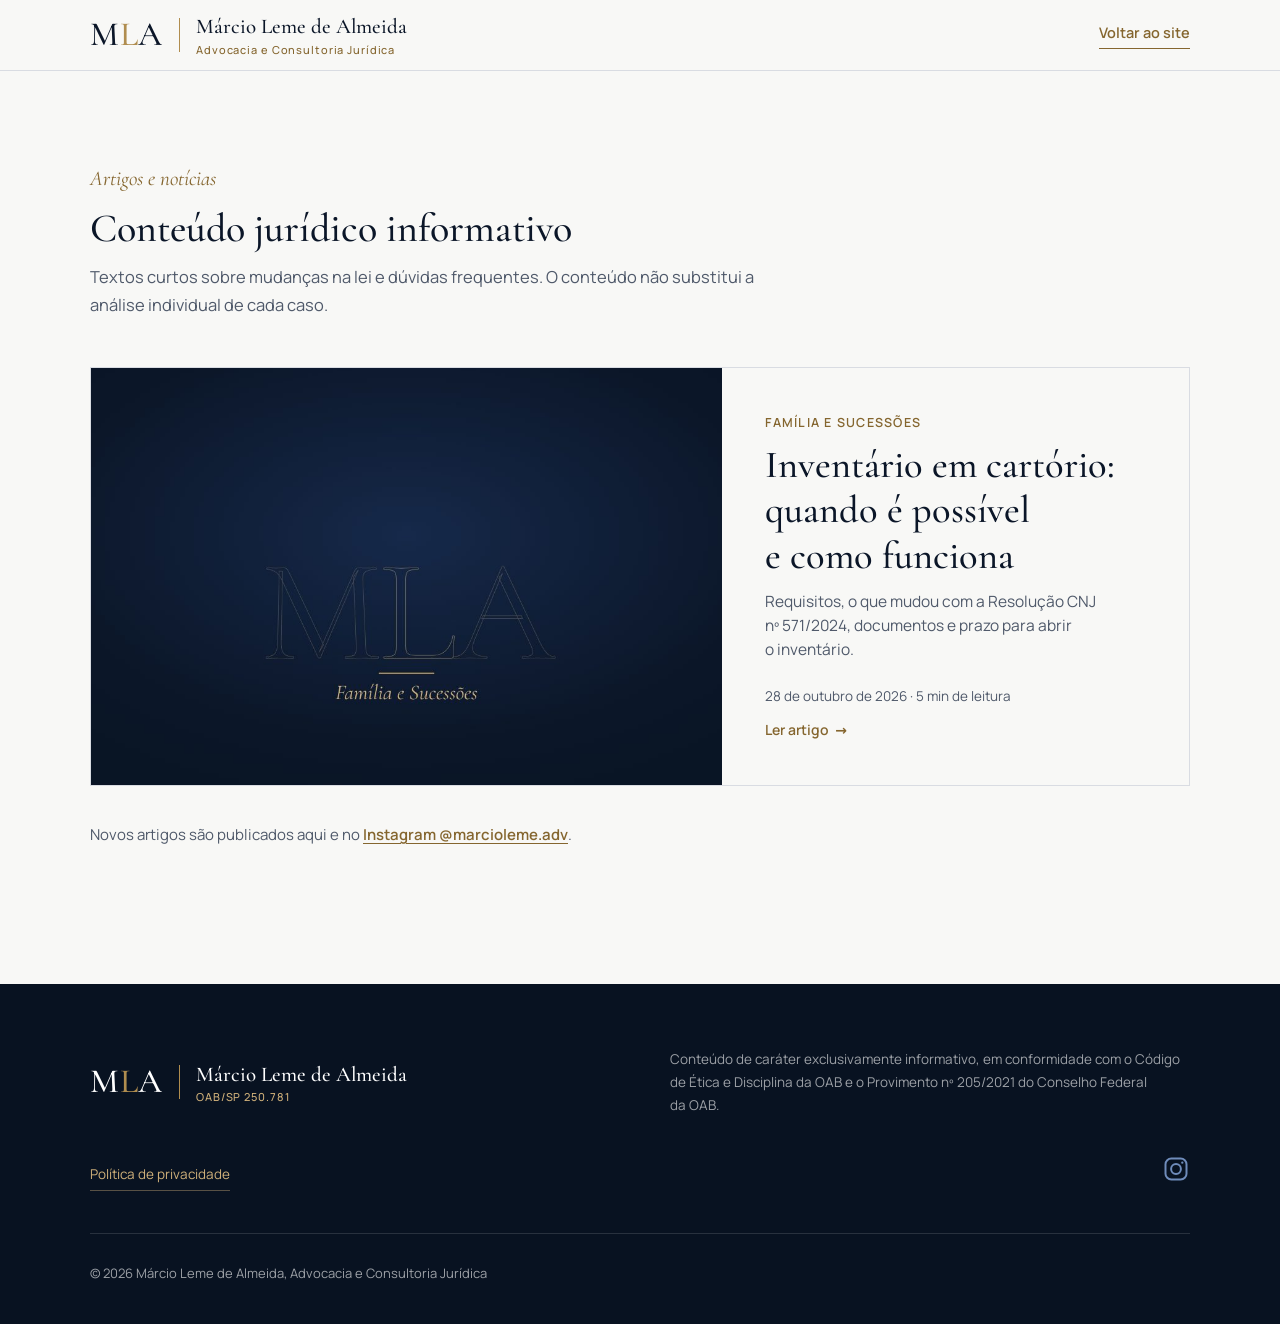
==== commit a1f2b664: "Show articles as animated clickable cards Add a news-style card grid: a featured card for the newest" ====
--- a/artigos/index.html
+++ b/artigos/index.html
@@ -28,20 +28,29 @@
   </div>
 </header>
 
-<main class="section legal">
-  <div class="wrap legal__wrap">
-    <p class="sect">Artigos e notícias</p>
-    <h1 class="title">Conteúdo jurídico informativo</h1>
-    <p class="legal__date">Textos curtos sobre mudanças na lei e dúvidas frequentes. O conteúdo não substitui a análise individual de cada caso.</p>
+<main class="section news">
+  <div class="wrap">
+    <div class="news__head">
+      <p class="sect">Artigos e notícias</p>
+      <h1 class="title">Conteúdo jurídico informativo</h1>
+      <p class="news__lead">Textos curtos sobre mudanças na lei e dúvidas frequentes. O conteúdo não substitui a análise individual de cada caso.</p>
+    </div>
 
-    <!-- LISTA: copiar um <article class="post-card"> para cada artigo novo (o mais recente primeiro) -->
-    <div class="post-list">
-      <article class="post-card">
-        <p class="post-card__meta">Direito de Família e Sucessões · 28 de outubro de 2026 · 5 min</p>
-        <h2><a href="inventario-em-cartorio.html">Inventário em cartório: quando é possível e como funciona</a></h2>
-        <p class="post-card__meta">Requisitos, o que mudou com a Resolução CNJ nº 571/2024, documentos e prazo para abrir o inventário.</p>
+    <!-- CARDS: o artigo mais recente usa "news-card--destaque". Para um artigo novo, copiar um <article class="news-card"> (o mais recente primeiro). -->
+    <div class="news-grid">
+      <article class="news-card news-card--destaque">
+        <div class="news-card__img"><img src="img/inventario-em-cartorio.jpg" width="1200" height="675" alt="" loading="eager" decoding="async"></div>
+        <div class="news-card__body">
+          <p class="news-card__chapeu">Família e Sucessões</p>
+          <h2 class="news-card__title"><a href="inventario-em-cartorio.html">Inventário em cartório: quando é possível e como funciona</a></h2>
+          <p class="news-card__resumo">Requisitos, o que mudou com a Resolução CNJ nº 571/2024, documentos e prazo para abrir o inventário.</p>
+          <p class="news-card__meta">28 de outubro de 2026 · 5 min de leitura</p>
+          <span class="news-card__cta" aria-hidden="true">Ler artigo</span>
+        </div>
       </article>
     </div>
+
+    <p class="news__more">Novos artigos são publicados aqui e no <a href="https://www.instagram.com/marcioleme.adv/" target="_blank" rel="noopener">Instagram @marcioleme.adv</a>.</p>
   </div>
 </main>
 
--- a/styles.css
+++ b/styles.css
@@ -434,12 +434,61 @@
 .legal p { font-size: 16.5px; color: #2a3445; max-width: 66ch; }
 .legal a:not(.textlink):not(.btn) { color: var(--gold-ink); border-bottom: 1px solid currentColor; }
 
-/* ---------- artigos ---------- */
+/* ---------- artigos: cards em grade, estilo portal de notícias ---------- */
+.news { padding-top: clamp(56px, 8vw, 96px); }
+.news__head { max-width: 720px; margin-bottom: clamp(32px, 4vw, 48px); }
+.news__lead { color: var(--muted); font-size: 16.5px; margin: 12px 0 0; }
+.news-grid { display: grid; grid-template-columns: repeat(3, minmax(0, 1fr)); gap: 28px; }
+.news-card {
+  position: relative; display: flex; flex-direction: column; background: var(--white);
+  border: 1px solid var(--line); overflow: hidden;
+  transition: transform var(--t-ui) var(--ease-out), box-shadow var(--t-ui) var(--ease-out), border-color var(--t-fast) var(--ease-out);
+  animation: cardIn .8s var(--ease-out) both;
+}
+.news-card:nth-child(2) { animation-delay: .08s; } .news-card:nth-child(3) { animation-delay: .16s; }
+@keyframes cardIn { from { opacity: 0; transform: translateY(18px); } to { opacity: 1; transform: none; } }
+.news-card__img { overflow: hidden; aspect-ratio: 16 / 9; background: var(--navy-800); }
+.news-card__img img { display: block; width: 100%; height: 100%; object-fit: cover; transition: transform 1.2s var(--ease-out); }
+.news-card__body { display: flex; flex-direction: column; gap: 10px; padding: 22px 24px 24px; flex: 1; }
+.news-card__chapeu { margin: 0; font-size: 12.5px; font-weight: 600; letter-spacing: .1em; text-transform: uppercase; color: var(--gold-ink); }
+.news-card__title { margin: 0; font-size: clamp(22px, 2vw, 27px); line-height: 1.18; color: var(--navy-800); text-wrap: balance; }
+.news-card__title a { color: inherit; }
+.news-card__title a::after { content: ""; position: absolute; inset: 0; z-index: 1; } /* o card inteiro é clicável */
+.news-card__resumo { margin: 0; color: var(--muted); font-size: 15.5px; line-height: 1.55; }
+.news-card__meta { margin: auto 0 0; padding-top: 8px; font-size: 13.5px; color: var(--muted); }
+.news-card__cta { font-size: 14px; font-weight: 600; color: var(--gold-ink); }
+.news-card__cta::after { content: "→"; display: inline-block; margin-left: 6px; transition: transform var(--t-ui) var(--ease-out); }
+.news-card:focus-within { outline: 2px solid var(--gold); outline-offset: 3px; }
+@media (hover: hover) {
+  .news-card:hover { transform: translateY(-6px); box-shadow: 0 22px 40px -24px rgba(8,18,33,.45); border-color: rgba(176,141,79,.6); }
+  .news-card:hover .news-card__img img { transform: scale(1.05); }
+  .news-card:hover .news-card__title { color: var(--gold-ink); }
+  .news-card:hover .news-card__cta::after { transform: translateX(5px); }
+}
+.news-card:active { transform: scale(.99); }
+.news-card--destaque { grid-column: 1 / -1; display: grid; grid-template-columns: minmax(0, 1.35fr) minmax(0, 1fr); }
+.news-card--destaque .news-card__img { aspect-ratio: auto; height: 100%; min-height: 320px; }
+.news-card--destaque .news-card__body { padding: clamp(26px, 3.4vw, 44px); justify-content: center; }
+.news-card--destaque .news-card__title { font-size: clamp(28px, 3vw, 40px); }
+.news-card--destaque .news-card__meta { margin-top: 6px; }
+.news__more { margin: 36px 0 0; color: var(--muted); font-size: 15px; }
+.news__more a { color: var(--gold-ink); font-weight: 600; text-decoration: underline; text-underline-offset: 3px; }
+@media (max-width: 920px) { .news-grid { grid-template-columns: repeat(2, minmax(0, 1fr)); } }
+@media (max-width: 640px) {
+  .news-grid { grid-template-columns: minmax(0, 1fr); gap: 20px; }
+  .news-card--destaque { display: flex; }
+  .news-card--destaque .news-card__img { aspect-ratio: 16 / 9; height: auto; min-height: 0; }
+}
+@media (prefers-reduced-motion: reduce) { .news-card { animation: none; } .news-card, .news-card__img img { transition: none; } }
+
+/* ---------- artigo ---------- */
 .post-list { display: grid; gap: 0; border-top: 1px solid var(--line); }
 .post-card { padding: 26px 0; border-bottom: 1px solid var(--line); }
 .post-card h2 { margin: 6px 0 8px; }
 .post-card h2 a { border: 0 !important; color: var(--navy-800) !important; }
 .post-card__meta, .post-empty { font-size: 14px; color: var(--muted); margin: 0; }
+.post__cover { margin: 0 0 32px; overflow: hidden; border: 1px solid var(--line); }
+.post__cover img { display: block; width: 100%; height: auto; }
 .post__lead { font-size: 18.5px !important; color: var(--ink) !important; }
 .post__cta { display: flex; flex-wrap: wrap; align-items: center; gap: 18px 28px; margin: 48px 0 28px; padding: 30px 0; border-top: 1px solid var(--line); border-bottom: 1px solid var(--line); }
 .post__note { font-size: 13.5px !important; color: var(--muted) !important; }
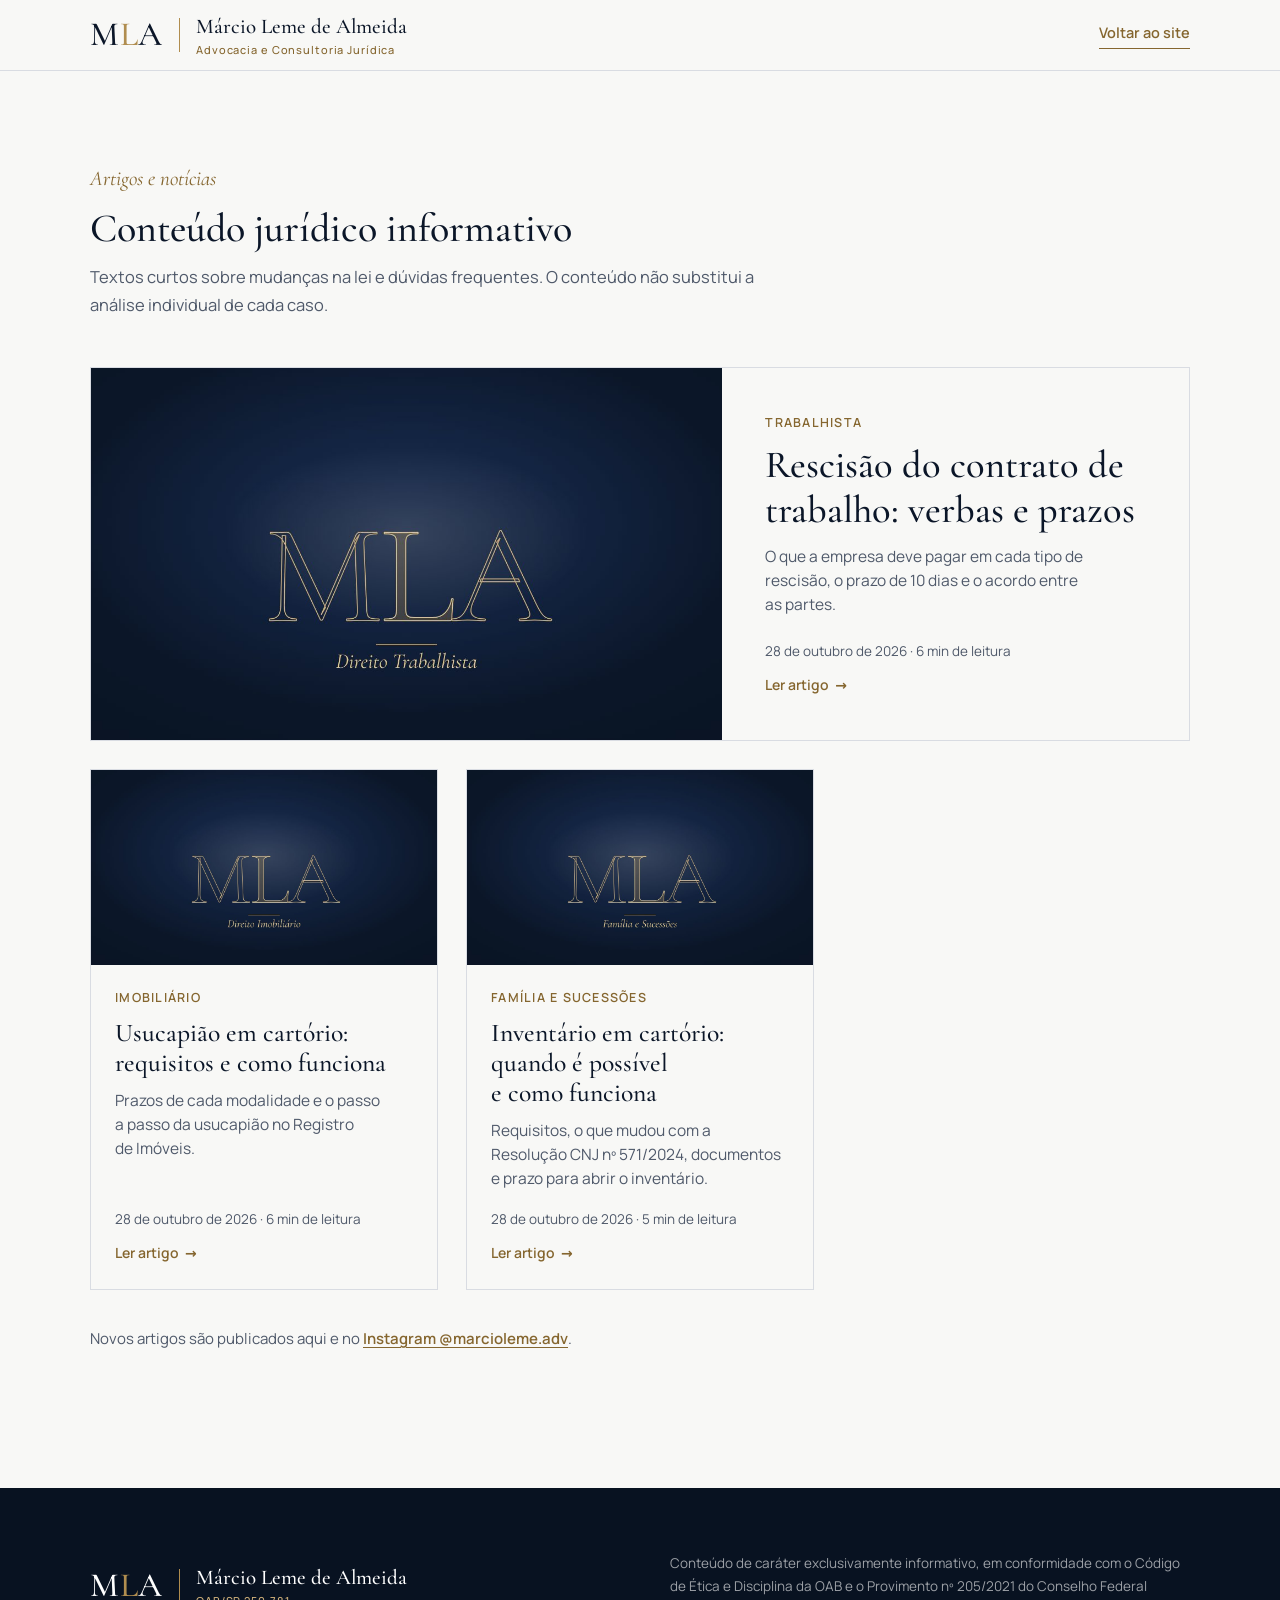
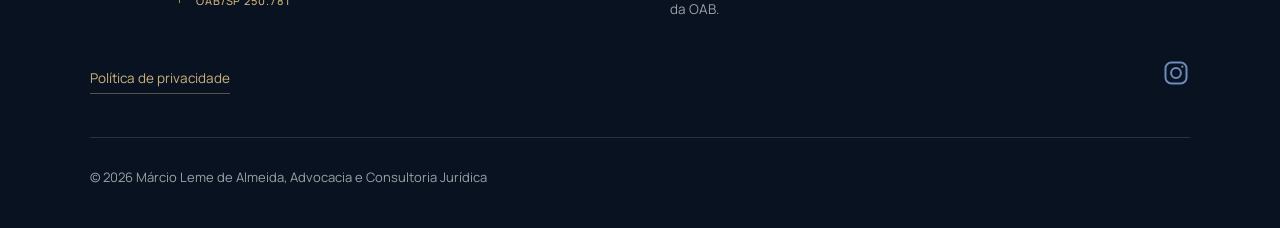
==== commit 8cc84d08: "Publish the usucapião and rescisão articles Add two approved articles with covers and line illustrat" ====
--- a/artigos/index.html
+++ b/artigos/index.html
@@ -39,6 +39,26 @@
     <!-- CARDS: o artigo mais recente usa "news-card--destaque". Para um artigo novo, copiar um <article class="news-card"> (o mais recente primeiro). -->
     <div class="news-grid">
       <article class="news-card news-card--destaque">
+        <div class="news-card__img"><img src="img/rescisao-contrato-de-trabalho.jpg" width="1200" height="675" alt="" loading="lazy" decoding="async"></div>
+        <div class="news-card__body">
+          <p class="news-card__chapeu">Trabalhista</p>
+          <h2 class="news-card__title"><a href="rescisao-contrato-de-trabalho.html">Rescisão do contrato de trabalho: verbas e prazos</a></h2>
+          <p class="news-card__resumo">O que a empresa deve pagar em cada tipo de rescisão, o prazo de 10 dias e o acordo entre as partes.</p>
+          <p class="news-card__meta">28 de outubro de 2026 · 6 min de leitura</p>
+          <span class="news-card__cta" aria-hidden="true">Ler artigo</span>
+        </div>
+      </article>
+      <article class="news-card">
+        <div class="news-card__img"><img src="img/usucapiao-em-cartorio.jpg" width="1200" height="675" alt="" loading="lazy" decoding="async"></div>
+        <div class="news-card__body">
+          <p class="news-card__chapeu">Imobiliário</p>
+          <h2 class="news-card__title"><a href="usucapiao-em-cartorio.html">Usucapião em cartório: requisitos e como funciona</a></h2>
+          <p class="news-card__resumo">Prazos de cada modalidade e o passo a passo da usucapião no Registro de Imóveis.</p>
+          <p class="news-card__meta">28 de outubro de 2026 · 6 min de leitura</p>
+          <span class="news-card__cta" aria-hidden="true">Ler artigo</span>
+        </div>
+      </article>
+      <article class="news-card">
         <div class="news-card__img"><img src="img/inventario-em-cartorio.jpg" width="1200" height="675" alt="" loading="eager" decoding="async"></div>
         <div class="news-card__body">
           <p class="news-card__chapeu">Família e Sucessões</p>
--- a/styles.css
+++ b/styles.css
@@ -481,6 +481,37 @@
 }
 @media (prefers-reduced-motion: reduce) { .news-card { animation: none; } .news-card, .news-card__img img { transition: none; } }
 
+/* ---------- artigos na página inicial ---------- */
+.home-news { background: var(--tint); padding-block: clamp(40px, 5vw, 64px); border-bottom: 1px solid var(--line); }
+.home-news__inner { display: grid; gap: 24px; }
+.home-news__intro { display: flex; flex-wrap: wrap; align-items: baseline; justify-content: space-between; gap: 8px 24px; }
+.home-news__intro .sect { margin: 0; flex-basis: 100%; }
+.home-news__title { margin: 0; font-size: clamp(26px, 2.6vw, 34px); color: var(--navy-800); text-wrap: balance; }
+.home-news__cards { display: grid; grid-template-columns: repeat(3, minmax(0, 1fr)); gap: 22px; }
+.news-card--sm .news-card__img { aspect-ratio: 16 / 9; }
+.news-card--sm .news-card__body { padding: 16px 18px 18px; gap: 8px; }
+.news-card--sm .news-card__title { font-size: 20px; }
+.news-card--sm .news-card__chapeu { font-size: 11.5px; }
+@media (max-width: 920px) { .home-news__cards { grid-template-columns: repeat(2, minmax(0, 1fr)); } }
+/* celular: fileira com rolagem lateral, como em app de streaming; o próximo card aparece pela metade */
+@media (max-width: 640px) {
+  .home-news__cards {
+    grid-template-columns: none; grid-auto-flow: column; grid-auto-columns: 74%; gap: 14px;
+    overflow-x: auto; overscroll-behavior-x: contain; scroll-snap-type: x mandatory;
+    margin-inline: calc(-1 * var(--gutter)); padding: 4px var(--gutter) 16px; scroll-padding-inline: var(--gutter);
+    scrollbar-width: none;
+  }
+  .home-news__cards::-webkit-scrollbar { display: none; }
+  .home-news__cards .news-card { scroll-snap-align: start; transition: transform var(--t-ui) var(--ease-out), opacity var(--t-ui) var(--ease-out); }
+  .home-news__cards .news-card:not(.is-current) { transform: scale(.94); opacity: .75; }
+  .news-card--sm .news-card__title { font-size: 18px; }
+  .news-card--sm .news-card__body { padding: 14px 14px 16px; }
+  .home-news__dots { display: flex; justify-content: center; gap: 8px; margin-top: -4px; }
+  .home-news__dots span { width: 6px; height: 6px; border-radius: 50%; background: var(--line); transition: width var(--t-ui) var(--ease-out), background var(--t-ui); }
+  .home-news__dots span.on { width: 20px; border-radius: 3px; background: var(--gold); }
+}
+@media (min-width: 641px) { .home-news__dots { display: none; } }
+
 /* ---------- artigo ---------- */
 .post-list { display: grid; gap: 0; border-top: 1px solid var(--line); }
 .post-card { padding: 26px 0; border-bottom: 1px solid var(--line); }
@@ -489,6 +520,9 @@
 .post-card__meta, .post-empty { font-size: 14px; color: var(--muted); margin: 0; }
 .post__cover { margin: 0 0 32px; overflow: hidden; border: 1px solid var(--line); }
 .post__cover img { display: block; width: 100%; height: auto; }
+.post__fig { margin: 36px 0; }
+.post__fig img { display: block; width: 100%; height: auto; border: 1px solid var(--line); }
+.post__fig figcaption { margin-top: 10px; font-family: var(--serif); font-style: italic; font-size: 16px; color: var(--muted); }
 .post__lead { font-size: 18.5px !important; color: var(--ink) !important; }
 .post__cta { display: flex; flex-wrap: wrap; align-items: center; gap: 18px 28px; margin: 48px 0 28px; padding: 30px 0; border-top: 1px solid var(--line); border-bottom: 1px solid var(--line); }
 .post__note { font-size: 13.5px !important; color: var(--muted) !important; }
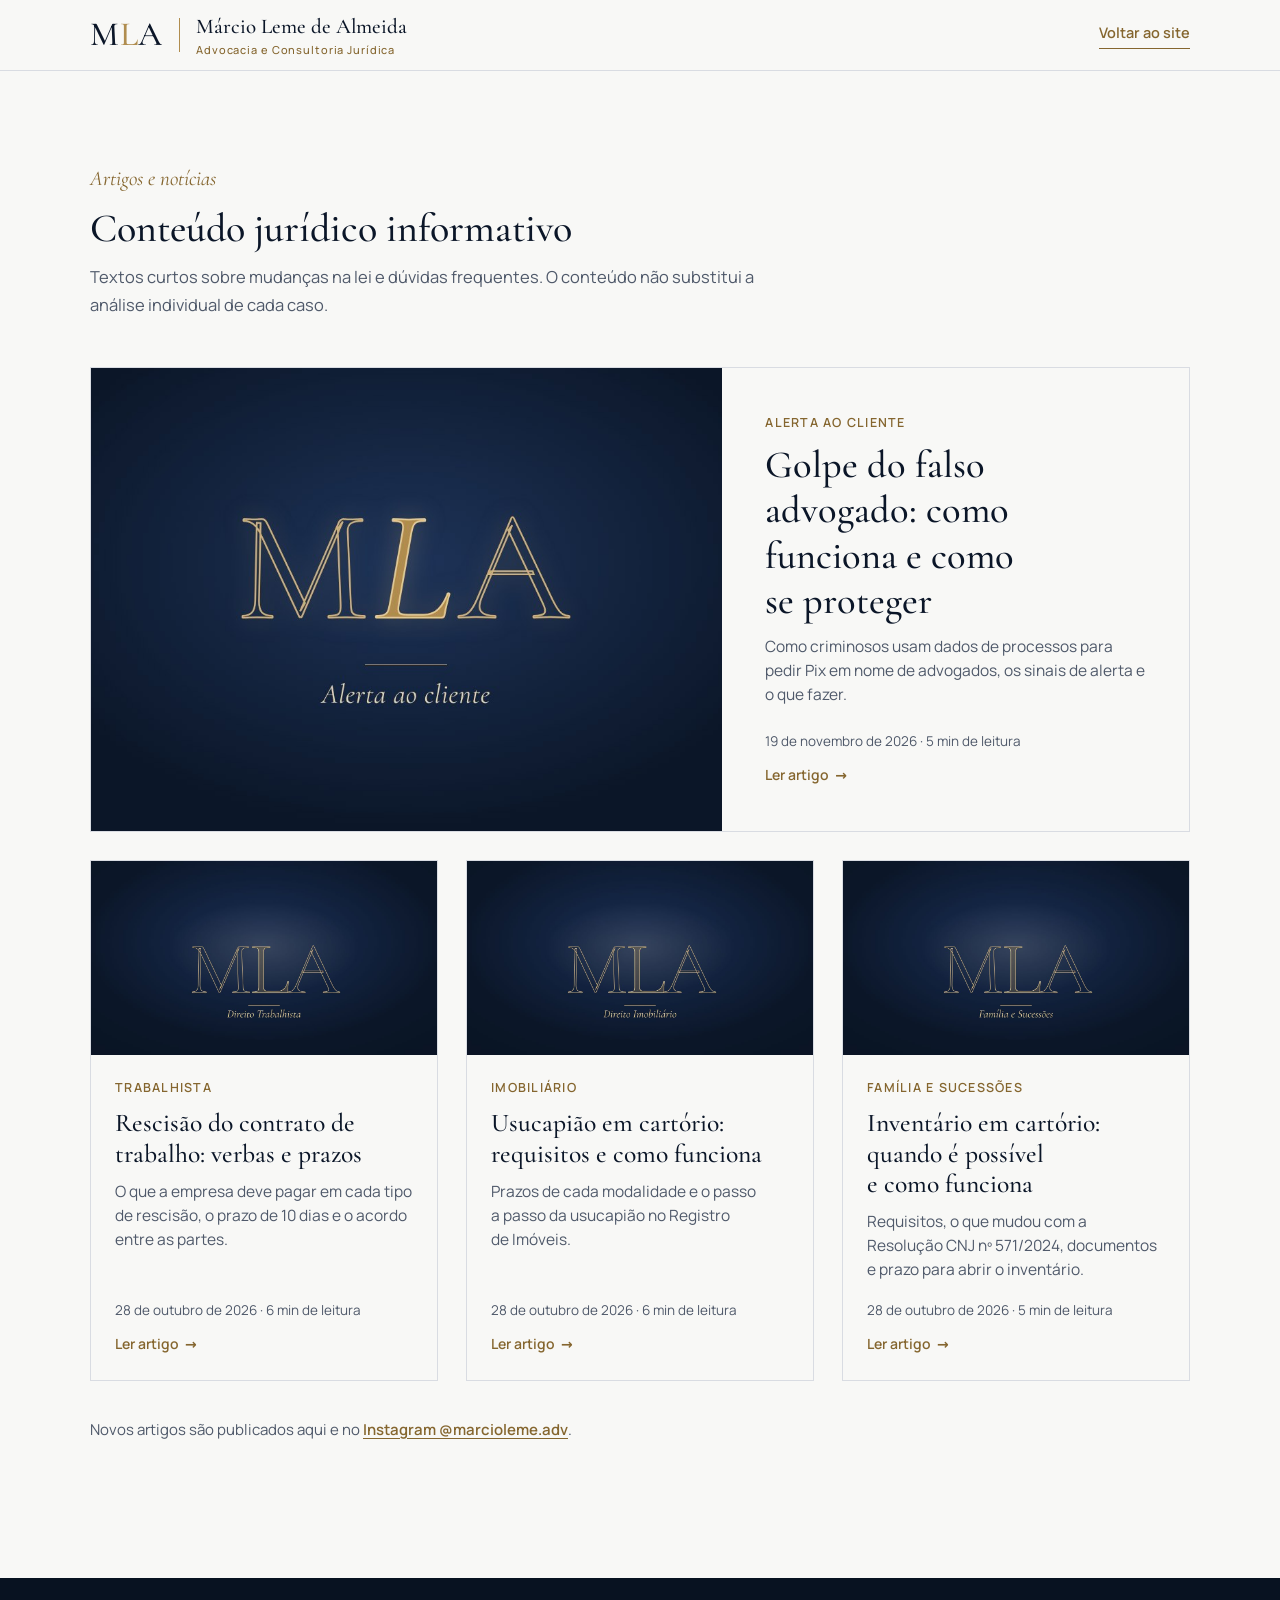
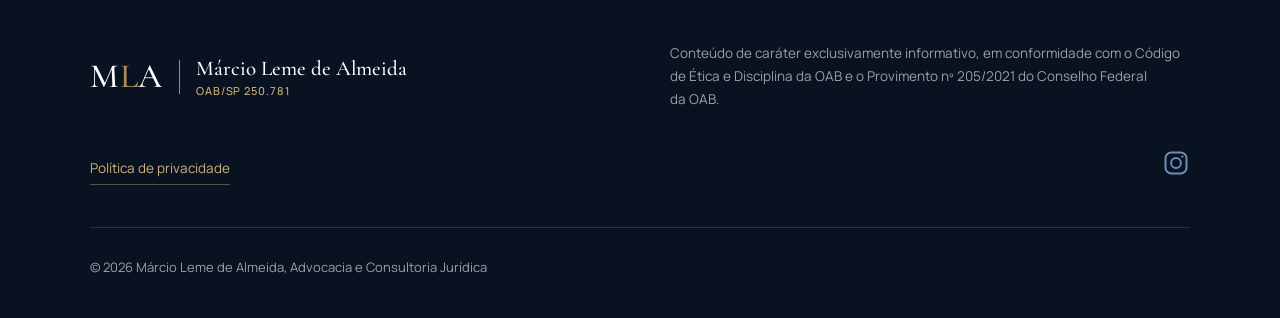
==== commit e2f6688c: "Publish the article about the fake lawyer scam Add the article, its cover and two photos. Show it fi" ====
--- a/artigos/index.html
+++ b/artigos/index.html
@@ -39,6 +39,16 @@
     <!-- CARDS: o artigo mais recente usa "news-card--destaque". Para um artigo novo, copiar um <article class="news-card"> (o mais recente primeiro). -->
     <div class="news-grid">
       <article class="news-card news-card--destaque">
+        <div class="news-card__img"><img src="img/golpe-do-falso-advogado.jpg" width="1200" height="675" alt="" loading="eager" decoding="async"></div>
+        <div class="news-card__body">
+          <p class="news-card__chapeu">Alerta ao cliente</p>
+          <h2 class="news-card__title"><a href="golpe-do-falso-advogado.html">Golpe do falso advogado: como funciona e como se proteger</a></h2>
+          <p class="news-card__resumo">Como criminosos usam dados de processos para pedir Pix em nome de advogados, os sinais de alerta e o que fazer.</p>
+          <p class="news-card__meta">19 de novembro de 2026 · 5 min de leitura</p>
+          <span class="news-card__cta" aria-hidden="true">Ler artigo</span>
+        </div>
+      </article>
+      <article class="news-card">
         <div class="news-card__img"><img src="img/rescisao-contrato-de-trabalho.jpg" width="1200" height="675" alt="" loading="lazy" decoding="async"></div>
         <div class="news-card__body">
           <p class="news-card__chapeu">Trabalhista</p>
--- a/styles.css
+++ b/styles.css
@@ -346,16 +346,28 @@
 
 /* ---------- § 3 trajetória ---------- */
 .portrait {
-  margin: 0 0 40px; width: 100%; max-width: 320px; aspect-ratio: 4 / 5;
-  background: var(--navy-700);
-  outline: 1px solid rgba(176,141,79,.55); outline-offset: 12px;
-  display: grid; place-items: center; overflow: hidden;
-  clip-path: inset(100% 0 0 0);
-  transition: clip-path 2s var(--ease-out);
-}
-.portrait.is-in { clip-path: inset(0); }
-.portrait picture { display: block; width: 100%; height: 100%; }
-.portrait img { width: 100%; height: 100%; object-fit: cover; object-position: center top; }
+  position: relative; margin: 14px 14px 54px; width: calc(100% - 28px); max-width: 320px; aspect-ratio: 4 / 5;
+}
+.portrait::before {
+  content: ""; position: absolute; inset: -14px; border: 1px solid rgba(207,176,122,.6); pointer-events: none;
+  opacity: 0; transform: translate(14px, 14px);
+  transition: opacity 1.2s var(--ease-out) .5s, transform 1.6s var(--ease-out) .5s;
+}
+.portrait::after {
+  content: ""; position: absolute; left: -14px; bottom: -14px; width: 56px; height: 56px; pointer-events: none;
+  border-left: 2px solid var(--gold-light); border-bottom: 2px solid var(--gold-light);
+  opacity: 0; transition: opacity 1s var(--ease-out) 1.4s;
+}
+.portrait.is-in::before { opacity: 1; transform: none; }
+.portrait.is-in::after { opacity: 1; }
+.portrait picture {
+  display: block; width: 100%; height: 100%; overflow: hidden; background: var(--navy-700);
+  clip-path: inset(100% 0 0 0); transition: clip-path 2s var(--ease-out);
+}
+.portrait.is-in picture { clip-path: inset(0); }
+.portrait img { display: block; width: 100%; height: 100%; object-fit: cover; object-position: center top; transform: scale(1.06); transition: transform 2.4s var(--ease-out); }
+.portrait.is-in img { transform: scale(1); }
+@media (hover: hover) { .portrait:hover img { transform: scale(1.03); transition-duration: .8s; } }
 .portrait.is-in .portrait__ph { animation: fade 1.6s var(--ease-out) 1s both; }
 .portrait__ph { font-family: var(--serif); font-size: 92px; letter-spacing: -.02em; color: transparent; -webkit-text-stroke: 1px rgba(207,176,122,.45); }
 .portrait__ph em { font-style: normal; -webkit-text-stroke-color: var(--gold-light); }
@@ -675,7 +687,7 @@
   .footer__social { justify-self: start; margin: -12px 0 0 -10px; }
   .footer__social svg { width: 30px; height: 30px; }
   .page-simple .header .brand__text, .page-simple .header .brand__rule { display: none; }
-  .portrait { max-width: 220px; margin-left: 12px; margin-bottom: 32px; }
+  .portrait { max-width: 220px; margin: 14px 14px 40px; }
 }
 
 @media (prefers-reduced-motion: reduce) {
@@ -684,7 +696,9 @@
   .hero__title .line > span { transform: none !important; }
   .hero__lead, .hero__actions, .hero__facts, .wa-float { opacity: 1 !important; transform: none !important; }
   .hero__seal text { stroke-dashoffset: 0 !important; }
-  .portrait { clip-path: none !important; }
+  .portrait picture { clip-path: none !important; }
+  .portrait::before, .portrait::after { opacity: 1 !important; transform: none !important; }
+  .portrait img { transform: none !important; }
   .tl > * { opacity: 1 !important; }
   .timeline::after { transform: none !important; }
   .timeline.is-drawn .tl::before { animation: none !important; background: var(--gold-light); }
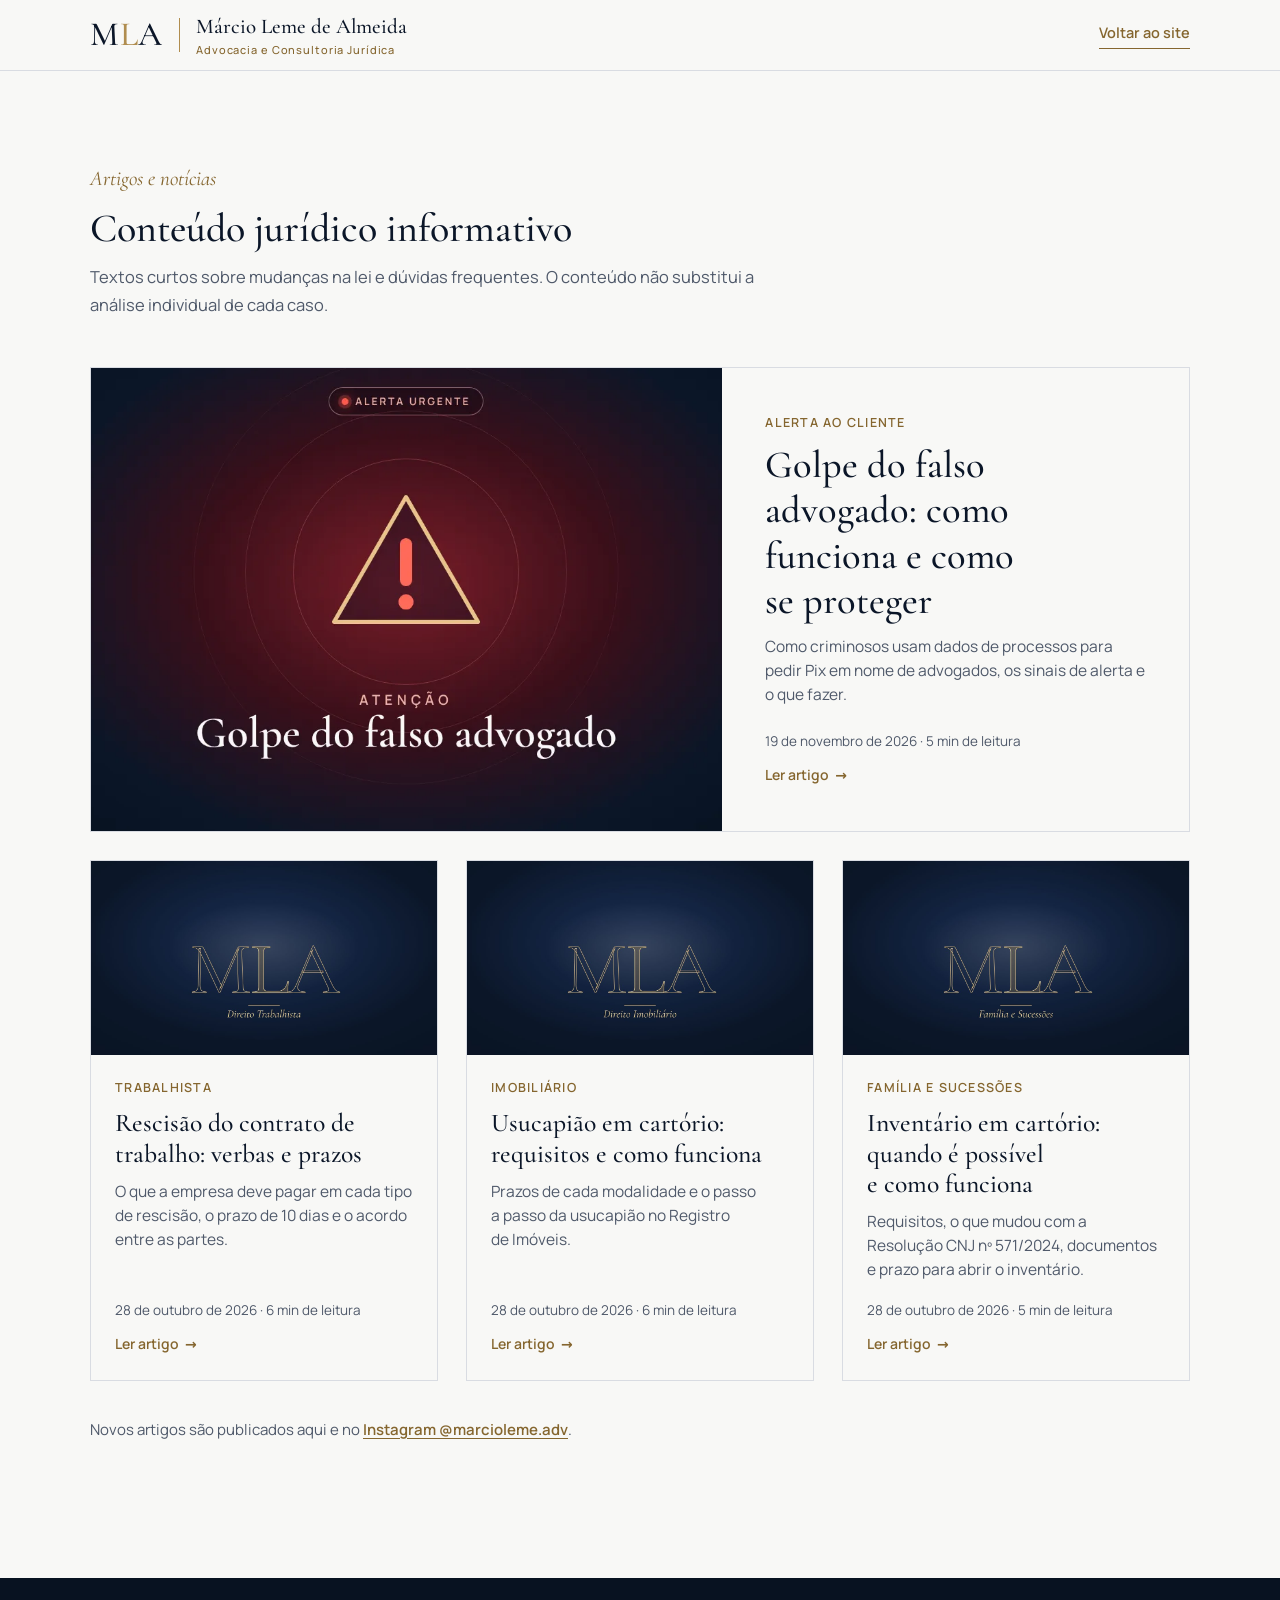
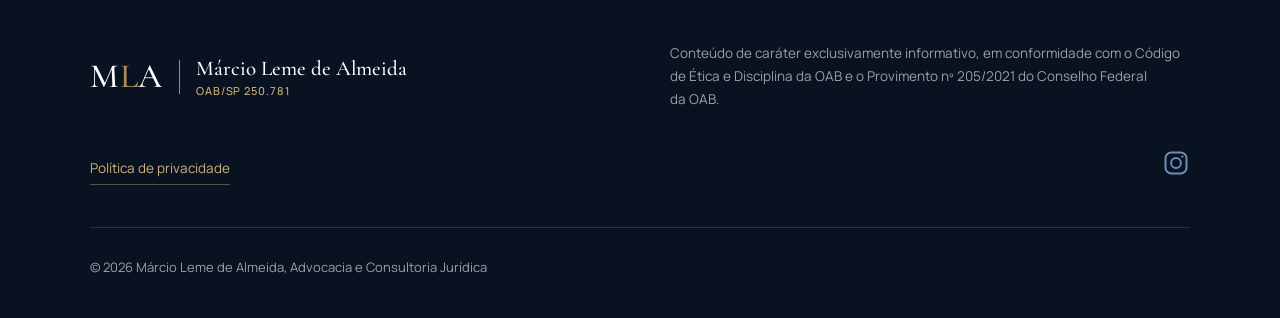
==== commit b48e3429: "Use the urgent alert cover for the fake lawyer article Add the new cover at 1x and 2x (WebP with src" ====
--- a/artigos/index.html
+++ b/artigos/index.html
@@ -39,7 +39,7 @@
     <!-- CARDS: o artigo mais recente usa "news-card--destaque". Para um artigo novo, copiar um <article class="news-card"> (o mais recente primeiro). -->
     <div class="news-grid">
       <article class="news-card news-card--destaque">
-        <div class="news-card__img"><img src="img/golpe-do-falso-advogado.jpg" width="1200" height="675" alt="" loading="eager" decoding="async"></div>
+        <div class="news-card__img"><img src="img/golpe-alerta-1200.jpg" srcset="img/golpe-alerta-1200.webp 1200w, img/golpe-alerta-2400.webp 2400w" sizes="(max-width: 760px) 100vw, 680px" width="1200" height="675" alt="" loading="eager" decoding="async"></div>
         <div class="news-card__body">
           <p class="news-card__chapeu">Alerta ao cliente</p>
           <h2 class="news-card__title"><a href="golpe-do-falso-advogado.html">Golpe do falso advogado: como funciona e como se proteger</a></h2>
@@ -106,5 +106,6 @@
   </div>
 </footer>
 
+<script defer src="/_vercel/insights/script.js"></script>
 </body>
 </html>
